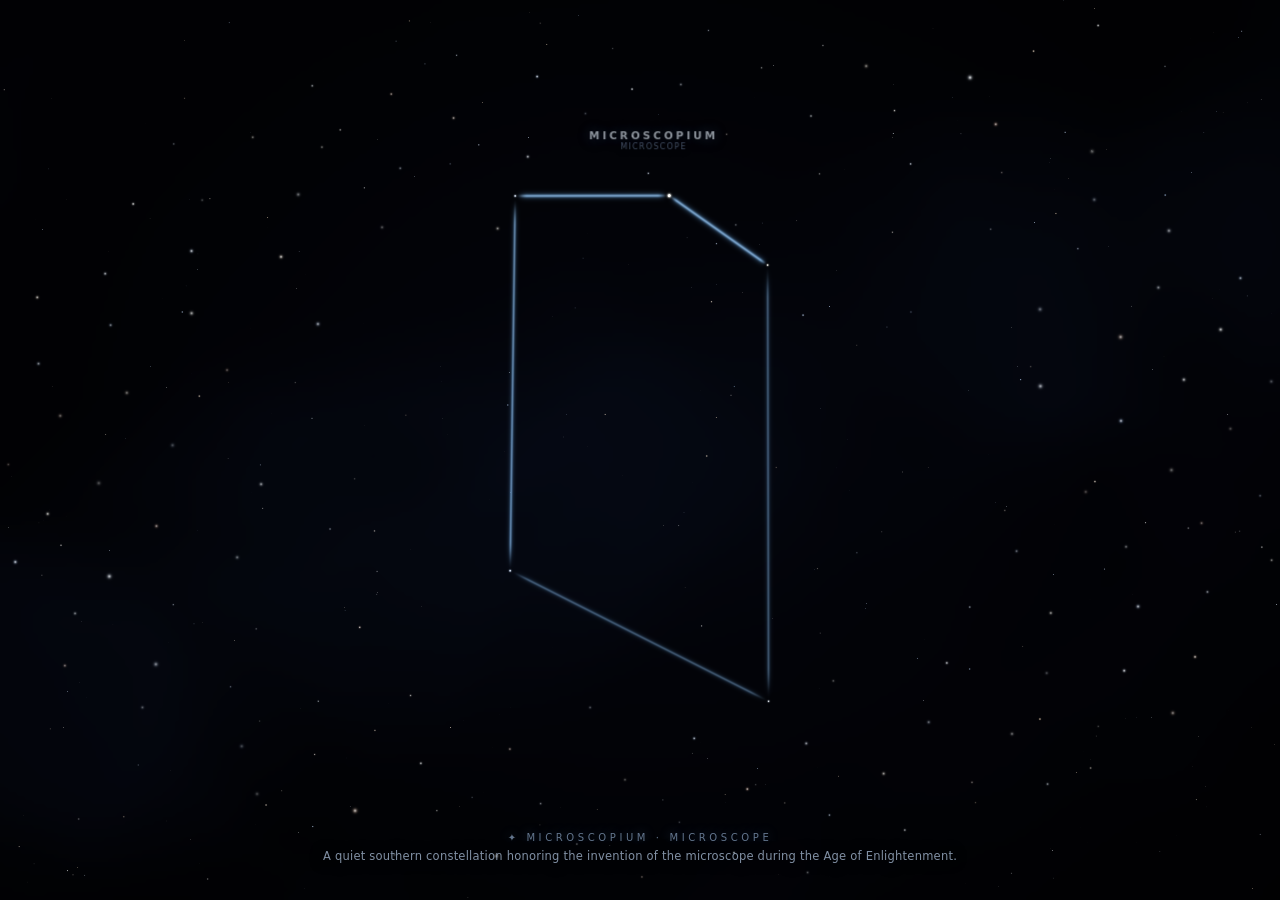
==== web/index.html @ ec0d5c57 "Release Astralis v1.0.0" ====
<!DOCTYPE html>
<html lang="en">
<head>
  <meta charset="UTF-8" />
  <meta name="viewport" content="width=device-width, initial-scale=1.0" />
  <title>Astralis — Lyric Constellation Visualizer</title>
  <link rel="stylesheet" href="style.css" />
</head>
<body>
  <canvas id="sky-canvas"></canvas>

  <!-- Astronomical hover reticle & star/planet/satellite tooltip -->
  <div id="hover-ring" class="hover-ring hidden" aria-hidden="true"></div>
  <div id="sky-tooltip" class="sky-tooltip hidden" aria-hidden="true">
    <div class="tip-head">
      <span id="tip-name" class="tip-name">Betelgeuse</span>
      <span id="tip-desig" class="tip-desig">α Ori</span>
    </div>
    <div id="tip-const" class="tip-const">ORION · THE HUNTER</div>
    <div id="tip-sub" class="tip-sub">M Red Supergiant · Mag +0.45</div>
    <div id="tip-fact" class="tip-fact hidden"></div>
  </div>

  <!-- Live Fly-To / Lock-On Tracking Pill (shown while tracking a planet, satellite, or nebula) -->
  <div id="tracking-pill" class="tracking-pill hidden">
    <span id="tracking-label" class="tracking-label">🛰 Tracking ISS (Zarya)</span>
    <button id="btn-tracking-release" class="tracking-release" title="Release Lock-On (or drag sky)">Release ×</button>
  </div>

  <!-- Pooled 3D Astronomical Constellation & Star Name Labels Layers -->
  <div id="sky-labels-layer" class="sky-labels-layer" aria-hidden="true"></div>
  <div id="star-labels-layer" class="star-labels-layer" aria-hidden="true"></div>

  <!-- Star-adjacent glowing floating word layer (tracks exact active star positions) -->
  <div id="star-lyric-layer" class="star-lyric-layer" aria-hidden="true"></div>

  <!-- Subtle drag-and-drop overlay for local audio / .lrc files -->
  <div id="drop-overlay" class="drop-overlay hidden">
    <div class="drop-card">
      <div class="drop-star">✦</div>
      <div class="drop-title">Drop Audio or Synced Lyrics</div>
      <div class="drop-sub">MP3 · WAV · FLAC · OGG · LRC</div>
    </div>
  </div>

  <!-- Auto-hiding minimal top HUD bar (draggable for borderless window) -->
  <header id="hud-top" class="hud-top">
    <div class="hud-left pywebview-drag-region">
      <span class="brand-star">✦</span>
      <span class="brand-name">ASTRALIS</span>
      <span class="divider"></span>
      <span id="source-badge" class="source-badge">VIEWING</span>
      <div class="track-meta">
        <span id="track-title" class="track-title">Live Celestial Observatory</span>
        <span id="track-artist" class="track-artist">88 IAU Constellations · Real-Time Sky</span>
      </div>
      <span id="hud-clock" class="hud-clock">LIVE</span>
      <span id="lyrics-pill" class="lyrics-pill">PATTERN</span>
    </div>

    <div class="hud-controls">
      <!-- Visual Mode Switcher: Morph vs Rotating Hemisphere Dome -->
      <div class="pill-group" title="Visual Mode (V)">
        <button class="hud-btn active" data-vismode="morph" title="Morph Mode: stars flow between constellations (V)">✦ Morph</button>
        <button class="hud-btn" data-vismode="hemisphere" title="Hemisphere Mode: 3D interactive celestial observatory of all 88 IAU constellations (V)">◐ Dome</button>
      </div>

      <!-- Window Mode Switcher -->
      <div class="pill-group" title="Window Mode">
        <button class="hud-btn active" data-winmode="borderless" title="Borderless Window (W)">Win</button>
        <button class="hud-btn" data-winmode="background" title="Always on Background Behind Apps (B)">Bg</button>
        <button class="hud-btn" data-winmode="wallpaper" title="Live Desktop Wallpaper Behind Icons (P)">Wall</button>
        <button class="hud-btn" data-winmode="fullscreen" title="Fullscreen (F)">Full</button>
      </div>

      <!-- Quick Menu & Utility Buttons -->
      <button id="btn-menu-constellations" class="hud-btn" title="All 88 IAU Constellations (M / A)">✦ 88 Sky</button>
      <button id="btn-menu-objects" class="hud-btn" title="Fly-To Live Sun, Moon, Planets, Satellites & Nebulae (G)">🪐 Live</button>
      <button id="btn-menu-settings" class="hud-btn" title="Settings Menu (S)">⚙ Settings</button>
      <button id="btn-view" class="hud-btn" title="Viewing Mode: explore real sky patterns without lyrics (D)">🔭 View</button>
      <button id="btn-open" class="hud-btn" title="Open Local Audio or .LRC File (O)">Open</button>

      <button id="btn-tray" class="hud-btn icon-btn" title="Minimize to System Tray">—</button>
      <button id="btn-close" class="hud-btn icon-btn danger" title="Quit Astralis">×</button>
    </div>
  </header>

  <!-- Auto-hiding celestial music controls bar (works for Browser/Spotify/LiMusic & Local audio!) -->
  <div id="local-bar" class="local-bar hidden">
    <button id="btn-prev" class="hud-btn compact media-btn" title="Previous Track">⏮</button>
    <button id="btn-playpause" class="hud-btn compact media-btn play-btn" title="Play / Pause (Space)">⏸</button>
    <button id="btn-next" class="hud-btn compact media-btn" title="Next Track">⏭</button>
    <span class="mini-div"></span>
    <span id="time-label" class="time-label">0:00</span>
    <input id="seek-slider" type="range" min="0" max="1000" value="0" title="Seek Track (← / →)" />
    <span id="dur-label" class="time-label">0:00</span>
    <span class="mini-div"></span>
    <button id="btn-bar-sync-minus" class="hud-btn compact" title="Delay Lyrics −0.25s ([)">−.25</button>
    <button id="btn-bar-sync-plus" class="hud-btn compact" title="Advance Lyrics +0.25s (])">+.25</button>
    <button id="btn-back-live" class="hud-btn compact hidden" title="Return to Auto-Detect System Music">Live Music</button>
    <span class="mini-div"></span>
    <button id="btn-player-min" class="hud-btn compact" title="Minimize Music Bar">▴</button>
  </div>
  <button id="btn-player-restore" class="player-restore-pill hidden" title="Show Music Controls">♪ Player ▾</button>

  <!-- Rich Visual Constellations, Live Sky Navigator & Settings Side Menu -->
  <aside id="main-menu" class="main-menu hidden">
    <div class="menu-header">
      <div class="menu-tabs">
        <button id="tab-constellations" class="menu-tab active">✦ 88 Sky</button>
        <button id="tab-objects" class="menu-tab">🪐 Live Sky</button>
        <button id="tab-settings" class="menu-tab">⚙ Settings</button>
      </div>
      <button id="btn-menu-close" class="hud-btn icon-btn" title="Close Menu (Esc)">×</button>
    </div>

    <!-- TAB 1: Constellations Visual Gallery -->
    <section id="panel-constellations" class="menu-panel">
      <div class="sandbox-row">
        <input id="word-sandbox" type="text" placeholder="Type a word/lyric or filter constellations…" />
        <button id="btn-sandbox-go" class="hud-btn active">Morph</button>
      </div>

      <div class="pin-bar">
        <label class="toggle-row compact-toggle">
          <input id="chk-lock-constellation" type="checkbox" />
          <span>Lock selected constellation (only switch stars to music)</span>
        </label>
      </div>

      <div id="atlas-grid" class="atlas-grid"></div>
    </section>

    <!-- TAB 2: Live Sky Objects & Instant Fly-To / Lock-On Tracking -->
    <section id="panel-objects" class="menu-panel hidden">
      <div class="sandbox-row">
        <input id="object-search" type="text" placeholder="Search Sun, Saturn, ISS, Orion Nebula, M31…" />
        <button id="btn-objects-reset" class="hud-btn" title="Reset Dome View">Reset</button>
      </div>
      <div id="live-objects-list" class="live-objects-list"></div>
    </section>

    <!-- TAB 3: Settings -->
    <section id="panel-settings" class="menu-panel hidden">
      <div class="settings-scroll">
        <div class="setting-block">
          <div class="setting-label-row">
            <span>Visual Mode (Shortcut: V)</span>
          </div>
          <div class="seg-group" id="seg-vis-mode">
            <button class="seg-btn active" data-vismode="morph">✦ Morph</button>
            <button class="seg-btn" data-vismode="hemisphere">◐ Hemisphere Dome</button>
          </div>
        </div>

        <div class="setting-block">
          <div class="setting-label-row">
            <span>Ambience Glow (Darkness)</span>
            <span id="val-ambience" class="setting-val">45%</span>
          </div>
          <input id="rng-ambience" type="range" min="0" max="120" value="45" />
        </div>

        <div class="setting-block">
          <div class="setting-label-row">
            <span>Individual Star Music Glow</span>
            <span id="val-starglow" class="setting-val">115%</span>
          </div>
          <input id="rng-starglow" type="range" min="0" max="180" value="115" />
        </div>

        <div class="setting-block">
          <div class="setting-label-row">
            <span>Transition Speed</span>
            <span id="val-speed" class="setting-val">1.0×</span>
          </div>
          <input id="rng-speed" type="range" min="50" max="250" value="100" />
        </div>

        <div class="setting-block">
          <div class="setting-label-row">
            <span>Lyric Font Size</span>
            <span id="val-fontsize" class="setting-val">100%</span>
          </div>
          <input id="rng-fontsize" type="range" min="60" max="180" value="100" />
        </div>

        <div class="setting-block">
          <div class="setting-label-row">
            <span>Lyric Font Style</span>
          </div>
          <div class="font-grid" id="font-grid"></div>
        </div>

        <div class="setting-block">
          <div class="setting-label-row">
            <span>Lyric Display Style</span>
          </div>
          <div class="seg-group" id="seg-lyric-mode">
            <button class="seg-btn active" data-lyricmode="star">Next to Star</button>
            <button class="seg-btn" data-lyricmode="both">Star + Line</button>
            <button class="seg-btn" data-lyricmode="bottom">Bottom Only</button>
            <button class="seg-btn" data-lyricmode="off">Hidden</button>
          </div>
        </div>

        <div class="setting-block">
          <div class="setting-label-row">
            <span>Constellation Switching</span>
          </div>
          <div class="seg-group" id="seg-switch-mode">
            <button class="seg-btn active" data-switchmode="phrase" title="Individual stars glow across each line, then transition to the next constellation">Phrase</button>
            <button class="seg-btn" data-switchmode="song" title="Rotate/switch constellation once per song while stars glow to every word">Per Song</button>
            <button class="seg-btn" data-switchmode="keyword" title="Also switch mid-line on poetic keywords">Keyword</button>
            <button class="seg-btn" data-switchmode="locked" title="Stay on your chosen constellation">Locked</button>
          </div>
        </div>

        <div class="setting-block">
          <div class="setting-label-row">
            <span>Sky Palette</span>
          </div>
          <div class="palette-grid" id="palette-grid"></div>
        </div>

        <div class="setting-block">
          <div class="setting-label-row">
            <span>Performance Profile (Background CPU/GPU)</span>
          </div>
          <div class="seg-group" id="seg-perf">
            <button class="seg-btn" data-perf="eco">Eco 30fps</button>
            <button class="seg-btn active" data-perf="adaptive">Adaptive</button>
            <button class="seg-btn" data-perf="ultra">Ultra 60fps</button>
          </div>
        </div>

        <div class="setting-block">
          <div class="setting-label-row">
            <span>Lyrics Source</span>
            <span class="setting-val">5 Providers</span>
          </div>
          <select id="sel-lyrics-provider" class="astro-select" title="Choose where Astralis fetches synced lyrics from">
            <option value="auto">✦ Auto (Best Match · Boidu + LRCLIB + KuGou)</option>
            <option value="hinglish">🇮🇳 Hinglish / Romanized (Apple hi-Latn + KuGou + LRCLIB)</option>
            <option value="boidu">♪ Boidu Better Lyrics (Apple Music Word/TTML)</option>
            <option value="lrclib">🌐 LRCLIB (Open Community Synced LRC)</option>
            <option value="kugou">🌏 KuGou (Bollywood, Asian & Global LRC)</option>
          </select>
        </div>

        <div class="setting-block">
          <div class="setting-label-row">
            <span>Fine Sync Trim (Auto-Detected Per App)</span>
            <span id="val-lead" class="setting-val">0.00s</span>
          </div>
          <input id="rng-lead" type="range" min="-2000" max="2000" step="50" value="0" />
        </div>

        <div class="setting-block">
          <div class="setting-label-row">
            <span>Lyrics Sync Offset (Saved Per Song)</span>
            <span id="offset-label" class="setting-val">0.00s</span>
          </div>
          <input id="rng-offset" type="range" min="-30000" max="30000" step="250" value="0" />
          <div class="offset-row">
            <button id="btn-offset-m1000" class="hud-btn" title="Delay lyrics by 1s">−1s</button>
            <button id="btn-offset-minus" class="hud-btn" title="Delay lyrics by 0.25s ([)">−0.25s</button>
            <button id="btn-offset-reset" class="hud-btn">0</button>
            <button id="btn-offset-plus" class="hud-btn" title="Advance lyrics by 0.25s (])">+0.25s</button>
            <button id="btn-offset-p1000" class="hud-btn" title="Advance lyrics by 1s">+1s</button>
          </div>
          <div id="offset-live-clock" class="offset-live-clock">Track 0:00.0 → Lyrics 0:00.0</div>
          <div class="tap-sync-box">
            <div class="tap-sync-hint">Instant Sync: click the lyric line you hear right now ↓</div>
            <div id="sync-lines-list" class="sync-lines-list"></div>
          </div>
        </div>

        <div class="setting-block">
          <label class="toggle-row">
            <input id="chk-deep-sky" type="checkbox" checked />
            <span>Show Nebulae, Galaxies & Star Clusters (M42, M31, M45…)</span>
          </label>
          <label class="toggle-row">
            <input id="chk-planets-sats" type="checkbox" checked />
            <span>Show Sun, Moon, Planets & Live Satellites</span>
          </label>
          <label class="toggle-row">
            <input id="chk-ecliptic" type="checkbox" checked />
            <span>Show Subtle Ecliptic Path (Planetary Plane)</span>
          </label>
          <label class="toggle-row">
            <input id="chk-audio-reactive" type="checkbox" checked />
            <span>System Audio Reactivity (WASAPI Loopback)</span>
          </label>
          <label class="toggle-row">
            <input id="chk-sky-labels" type="checkbox" checked />
            <span>Show Constellation Names on Sky</span>
          </label>
          <label class="toggle-row">
            <input id="chk-star-labels" type="checkbox" checked />
            <span>Show Bright Star Names on Sky</span>
          </label>
          <label class="toggle-row">
            <input id="chk-const-facts" type="checkbox" checked />
            <span>Show Constellation Fun Facts</span>
          </label>
          <label class="toggle-row">
            <input id="chk-show-tag" type="checkbox" checked />
            <span>Show Bottom Constellation Name Tag</span>
          </label>
        </div>

        <div class="settings-credit">
          <span class="credit-star">✦</span>
          <span class="credit-label">Astralis · <strong>Gabrieala Mandal</strong></span>
        </div>
      </div>
    </section>

    <div class="menu-footer">
      <span id="perf-readout">60 FPS · AUTO</span>
      <span>M=Menu · B=Bg · P=Wall · F=Full</span>
    </div>
  </aside>

  <!-- Bottom Ethereal Star-Atlas Tag, Optional Fun Fact & Line Subtitle -->
  <footer id="lyric-stage" class="lyric-stage">
    <div id="constellation-tag" class="constellation-tag">✦ ORION · THE HUNTER</div>
    <div id="constellation-fact" class="constellation-fact"></div>
    <div id="lyric-current" class="lyric-current hidden"></div>
    <div id="lyric-next" class="lyric-next hidden"></div>
  </footer>

  <!-- Hidden file input for opening local audio / .lrc -->
  <input id="file-input" type="file" multiple accept="audio/*,.lrc,.txt" style="display:none" />
  <audio id="local-audio" crossorigin="anonymous" style="display:none"></audio>

  <script type="module" src="js/app.js"></script>
</body>
</html>
---- web/style.css ----
/* Astralis — Deep Velvet Midnight Star-Atlas UI */
:root {
  --glass-bg: rgba(5, 8, 18, 0.78);
  --glass-border: rgba(150, 190, 255, 0.14);
  --text-main: rgba(240, 246, 255, 0.94);
  --text-dim: rgba(175, 196, 232, 0.58);
  --accent: #8ec5ff;
  --accent-bg: rgba(115, 180, 255, 0.20);
  --lyric-scale: 1;
  --lyric-font: "Segoe UI Variable Display", "Segoe UI", system-ui, -apple-system, sans-serif;
  --lyric-style: normal;
  --lyric-weight: 300;
  --lyric-tracking: 0.08em;
  --lyric-transform: none;
}

* {
  box-sizing: border-box;
  margin: 0;
  padding: 0;
  user-select: none;
  -webkit-user-select: none;
}

html, body {
  width: 100%;
  height: 100%;
  overflow: hidden;
  background: #010207;
  color: var(--text-main);
  font-family: "Segoe UI Variable", "Segoe UI", system-ui, -apple-system, sans-serif;
  -webkit-font-smoothing: antialiased;
}

#sky-canvas {
  position: fixed;
  inset: 0;
  width: 100%;
  height: 100%;
  display: block;
  cursor: default;
}

body.mode-hemisphere #sky-canvas {
  cursor: grab;
}

body.mode-hemisphere.is-dragging #sky-canvas {
  cursor: grabbing;
}

/* Astronomical Hover Reticle & Star / Planet / Satellite Tooltip */
.hover-ring {
  position: fixed;
  top: 0;
  left: 0;
  width: 24px;
  height: 24px;
  margin-left: -12px;
  margin-top: -12px;
  border-radius: 999px;
  border: 1px solid rgba(175, 220, 255, 0.72);
  box-shadow: 0 0 12px rgba(135, 195, 255, 0.45);
  pointer-events: none;
  z-index: 12;
  will-change: transform;
}

.sky-tooltip {
  position: fixed;
  top: 0;
  left: 0;
  padding: 8px 11px;
  border-radius: 10px;
  background: rgba(5, 9, 20, 0.90);
  border: 1px solid rgba(160, 205, 255, 0.24);
  box-shadow: 0 10px 30px rgba(0, 0, 0, 0.68);
  pointer-events: none;
  z-index: 15;
  min-width: 170px;
  max-width: 272px;
  will-change: transform;
}

.tip-head {
  display: flex;
  align-items: baseline;
  justify-content: space-between;
  gap: 8px;
}

.tip-name {
  font-size: 12.5px;
  font-weight: 600;
  color: #ffffff;
  letter-spacing: 0.02em;
}

.tip-desig {
  font-size: 10px;
  font-weight: 600;
  letter-spacing: 0.08em;
  color: #9dcaff;
  white-space: nowrap;
}

.tip-const {
  margin-top: 2px;
  font-size: 9.5px;
  letter-spacing: 0.14em;
  text-transform: uppercase;
  color: rgba(185, 212, 248, 0.68);
}

.tip-sub {
  margin-top: 3px;
  font-size: 10.5px;
  color: rgba(215, 228, 250, 0.78);
}

.tip-fact {
  margin-top: 6px;
  padding-top: 6px;
  border-top: 1px solid rgba(160, 205, 255, 0.14);
  font-size: 10.5px;
  line-height: 1.42;
  color: rgba(198, 222, 255, 0.86);
}

.hidden {
  display: none !important;
}

/* =========================================================================
   3D Sky-Atlas Constellation Name Labels (Pooled, Zero-Reflow Overlay)
   ========================================================================= */
.sky-labels-layer {
  position: fixed;
  inset: 0;
  pointer-events: none;
  overflow: hidden;
  z-index: 6;
}

.sky-const-label {
  position: absolute;
  top: 0;
  left: 0;
  display: flex;
  flex-direction: column;
  align-items: center;
  gap: 1px;
  white-space: nowrap;
  pointer-events: none;
  will-change: transform, opacity;
  opacity: 0;
}

.sky-const-name {
  font-size: 9px;
  font-weight: 500;
  letter-spacing: 0.24em;
  text-transform: uppercase;
  color: rgba(188, 216, 255, 0.88);
  text-shadow: 0 1px 10px rgba(1, 3, 10, 0.96), 0 0 8px rgba(105, 165, 255, 0.25);
}

.sky-const-label.is-focused .sky-const-name {
  font-size: 10.5px;
  font-weight: 600;
  letter-spacing: 0.28em;
  color: rgba(232, 244, 255, 0.96);
  text-shadow: 0 1px 14px rgba(1, 3, 10, 0.98), 0 0 14px rgba(135, 195, 255, 0.55);
}

.sky-const-sub {
  font-size: 8px;
  font-weight: 400;
  letter-spacing: 0.16em;
  text-transform: uppercase;
  color: rgba(168, 200, 245, 0.62);
  text-shadow: 0 1px 8px rgba(1, 3, 10, 0.96);
}

/* Toggleable Bright Proper Star Names on Sky */
.star-labels-layer {
  position: fixed;
  inset: 0;
  pointer-events: none;
  overflow: hidden;
  z-index: 7;
}

.sky-star-label {
  position: absolute;
  top: 0;
  left: 0;
  font-size: 8.5px;
  font-weight: 400;
  letter-spacing: 0.09em;
  color: rgba(145, 178, 224, 0.62);
  text-shadow: 0 1px 6px rgba(1, 3, 10, 0.95);
  white-space: nowrap;
  pointer-events: none;
  will-change: transform, opacity;
  opacity: 0;
}

.sky-star-label.is-focused {
  color: rgba(164, 196, 240, 0.74);
}

/* =========================================================================
   Star-Adjacent Floating Glowing Lyric Layer
   ========================================================================= */
.star-lyric-layer {
  position: fixed;
  inset: 0;
  pointer-events: none;
  overflow: hidden;
  z-index: 8;
}

.star-word-tag {
  position: absolute;
  top: 0;
  left: 0;
  display: inline-flex;
  align-items: center;
  gap: 8px;
  white-space: nowrap;
  will-change: transform, opacity;
  transition: opacity 0.03s linear;
  opacity: 0;
}

.star-word-tag.side-left {
  flex-direction: row-reverse;
}

.star-word-tick {
  width: 18px;
  height: 1px;
  background: linear-gradient(90deg, rgba(190, 224, 255, 0.85), rgba(190, 224, 255, 0.12));
  box-shadow: 0 0 8px rgba(155, 210, 255, 0.7);
  flex-shrink: 0;
}

.star-word-tag.side-left .star-word-tick {
  background: linear-gradient(270deg, rgba(190, 224, 255, 0.85), rgba(190, 224, 255, 0.12));
}

.star-word-text {
  font-family: var(--lyric-font);
  font-style: var(--lyric-style);
  font-size: calc(clamp(16px, 1.85vw, 24px) * var(--lyric-scale));
  font-weight: var(--lyric-weight);
  letter-spacing: var(--lyric-tracking);
  text-transform: var(--lyric-transform);
  color: #ffffff;
  text-shadow:
    0 0 12px rgba(215, 238, 255, 0.95),
    0 0 28px rgba(120, 185, 255, 0.72),
    0 2px 14px rgba(1, 3, 10, 0.95);
  transition: transform 0.14s ease-out, color 0.14s ease-out;
}

.star-word-tag.is-active {
  opacity: 1;
}

.star-word-tag.is-active .star-word-text {
  transform: scale(1.04);
}

.star-word-tag.is-echo {
  opacity: 0.30;
}

.star-word-tag.is-echo .star-word-text {
  font-size: calc(clamp(13px, 1.35vw, 17px) * var(--lyric-scale));
  color: rgba(195, 218, 250, 0.85);
  text-shadow: 0 0 10px rgba(110, 170, 255, 0.35), 0 1px 8px rgba(0, 0, 0, 0.9);
  transform: scale(0.95);
}

.star-word-tag.is-echo .star-word-tick {
  width: 10px;
  opacity: 0.45;
}

/* =========================================================================
   Auto-Hiding Minimal Top HUD
   ========================================================================= */
.hud-top {
  position: fixed;
  top: 12px;
  left: 16px;
  right: 16px;
  height: 42px;
  display: flex;
  align-items: center;
  justify-content: space-between;
  gap: 10px;
  padding: 0 12px;
  border-radius: 12px;
  background: var(--glass-bg);
  border: 1px solid var(--glass-border);
  backdrop-filter: blur(8px);
  -webkit-backdrop-filter: blur(8px);
  opacity: 1;
  transform: translateY(0);
  transition: opacity 0.35s ease, transform 0.35s ease;
  z-index: 20;
}

body.hud-idle .hud-top,
body.hud-idle .local-bar {
  opacity: 0;
  transform: translateY(-8px);
  pointer-events: none;
  backdrop-filter: none;
  -webkit-backdrop-filter: none;
}

.hud-left {
  display: flex;
  align-items: center;
  gap: 9px;
  min-width: 0;
  flex: 1;
  height: 100%;
  cursor: grab;
}

.hud-left:active {
  cursor: grabbing;
}

.brand-star {
  color: #bfe0ff;
  font-size: 14px;
  text-shadow: 0 0 10px rgba(155, 210, 255, 0.8);
}

.brand-name {
  font-size: 11px;
  font-weight: 600;
  letter-spacing: 0.24em;
  color: rgba(230, 240, 255, 0.92);
}

.divider {
  width: 1px;
  height: 16px;
  background: rgba(180, 210, 255, 0.16);
}

.source-badge {
  font-size: 10px;
  font-weight: 600;
  letter-spacing: 0.1em;
  text-transform: uppercase;
  padding: 2px 7px;
  border-radius: 999px;
  background: rgba(110, 175, 255, 0.14);
  border: 1px solid rgba(145, 200, 255, 0.24);
  color: #b8dcff;
  white-space: nowrap;
}

.track-meta {
  display: flex;
  align-items: baseline;
  gap: 7px;
  min-width: 0;
  overflow: hidden;
}

.track-title {
  font-size: 12.5px;
  font-weight: 500;
  color: var(--text-main);
  white-space: nowrap;
  overflow: hidden;
  text-overflow: ellipsis;
  max-width: 240px;
}

.track-artist {
  font-size: 11.5px;
  color: var(--text-dim);
  white-space: nowrap;
  overflow: hidden;
  text-overflow: ellipsis;
  max-width: 150px;
}

.hud-clock {
  font-size: 10.5px;
  color: rgba(190, 218, 255, 0.72);
  font-variant-numeric: tabular-nums;
  white-space: nowrap;
}

.lyrics-pill {
  font-size: 9.5px;
  letter-spacing: 0.08em;
  text-transform: uppercase;
  padding: 2px 6px;
  border-radius: 6px;
  background: rgba(80, 225, 190, 0.11);
  border: 1px solid rgba(90, 235, 200, 0.22);
  color: #8bf5da;
  white-space: nowrap;
}

.lyrics-pill.loading {
  background: rgba(255, 205, 110, 0.11);
  border-color: rgba(255, 205, 110, 0.26);
  color: #ffd88a;
}

.lyrics-pill.missing {
  background: rgba(255, 255, 255, 0.05);
  border-color: rgba(255, 255, 255, 0.12);
  color: rgba(200, 212, 235, 0.52);
}

.hud-controls {
  display: flex;
  align-items: center;
  gap: 6px;
  flex-shrink: 0;
}

.pill-group {
  display: flex;
  align-items: center;
  background: rgba(255, 255, 255, 0.035);
  border: 1px solid rgba(180, 210, 255, 0.11);
  border-radius: 8px;
  padding: 2px;
  gap: 2px;
}

.hud-btn {
  appearance: none;
  border: 1px solid transparent;
  background: transparent;
  color: rgba(215, 228, 250, 0.78);
  font-size: 11px;
  font-weight: 500;
  padding: 4px 8px;
  border-radius: 6px;
  cursor: pointer;
  transition: background 0.2s ease, color 0.2s ease, border-color 0.2s ease;
  white-space: nowrap;
}

.hud-btn:hover {
  background: rgba(150, 200, 255, 0.14);
  color: #ffffff;
}

.hud-btn.active {
  background: var(--accent-bg);
  border-color: rgba(155, 210, 255, 0.34);
  color: #ffffff;
}

.hud-btn.compact {
  padding: 3px 7px;
  font-size: 11px;
}

.hud-btn.icon-btn {
  width: 26px;
  height: 26px;
  padding: 0;
  display: inline-flex;
  align-items: center;
  justify-content: center;
  font-size: 14px;
}

.hud-btn.danger:hover {
  background: rgba(255, 95, 110, 0.28);
  color: #ffd5da;
}

/* Local / Demo mini playback bar */
.local-bar {
  position: fixed;
  top: 62px;
  left: 50%;
  transform: translateX(-50%);
  display: flex;
  align-items: center;
  gap: 6px;
  padding: 5px 12px;
  border-radius: 999px;
  background: var(--glass-bg);
  border: 1px solid var(--glass-border);
  backdrop-filter: blur(8px);
  -webkit-backdrop-filter: blur(8px);
  transition: opacity 0.35s ease, transform 0.35s ease;
  z-index: 19;
}

.media-btn {
  font-size: 13px !important;
  padding: 3px 7px !important;
}

.play-btn {
  background: rgba(125, 185, 255, 0.16);
  border-color: rgba(155, 210, 255, 0.28);
  color: #ffffff;
  min-width: 28px;
}

.mini-div {
  width: 1px;
  height: 14px;
  background: rgba(175, 208, 255, 0.16);
  margin: 0 2px;
}

.local-bar input[type="range"] {
  width: 170px;
  accent-color: #93c9ff;
  cursor: pointer;
  height: 3px;
}

.time-label {
  font-size: 11px;
  color: var(--text-dim);
  font-variant-numeric: tabular-nums;
  min-width: 32px;
}

/* =========================================================================
   Rich Visual Constellations & Settings Side Menu
   ========================================================================= */
.main-menu {
  position: fixed;
  top: 64px;
  right: 16px;
  width: 392px;
  max-height: calc(100vh - 88px);
  display: flex;
  flex-direction: column;
  border-radius: 16px;
  background: rgba(4, 7, 16, 0.90);
  border: 1px solid rgba(155, 195, 255, 0.18);
  box-shadow: 0 20px 48px rgba(0, 0, 0, 0.72);
  backdrop-filter: blur(10px);
  -webkit-backdrop-filter: blur(10px);
  z-index: 30;
  overflow: hidden;
}

.menu-header {
  display: flex;
  align-items: center;
  justify-content: space-between;
  padding: 10px 12px;
  border-bottom: 1px solid rgba(160, 200, 255, 0.12);
}

.menu-tabs {
  display: flex;
  gap: 4px;
}

.menu-tab {
  appearance: none;
  border: 1px solid transparent;
  background: transparent;
  color: var(--text-dim);
  font-size: 11.5px;
  font-weight: 600;
  letter-spacing: 0.08em;
  padding: 6px 12px;
  border-radius: 8px;
  cursor: pointer;
  transition: all 0.2s ease;
}

.menu-tab:hover {
  color: #ffffff;
  background: rgba(150, 200, 255, 0.1);
}

.menu-tab.active {
  color: #ffffff;
  background: rgba(120, 185, 255, 0.18);
  border-color: rgba(155, 210, 255, 0.32);
}

.menu-panel {
  display: flex;
  flex-direction: column;
  gap: 10px;
  padding: 12px;
  min-height: 0;
  flex: 1;
  overflow: hidden;
}

.sandbox-row {
  display: flex;
  gap: 6px;
}

.sandbox-row input {
  flex: 1;
  background: rgba(255, 255, 255, 0.05);
  border: 1px solid rgba(165, 200, 255, 0.18);
  border-radius: 8px;
  padding: 7px 10px;
  color: #f4f8ff;
  font-size: 12px;
  outline: none;
  user-select: text;
  -webkit-user-select: text;
}

.sandbox-row input:focus {
  border-color: rgba(145, 205, 255, 0.5);
}

.pin-bar {
  padding: 2px 2px;
}

/* Visual SVG Constellation Cards Grid */
.atlas-grid {
  display: grid;
  grid-template-columns: repeat(3, 1fr);
  gap: 8px;
  overflow-y: auto;
  padding-right: 4px;
  max-height: calc(100vh - 250px);
}

.atlas-grid::-webkit-scrollbar,
.settings-scroll::-webkit-scrollbar {
  width: 5px;
}

.atlas-grid::-webkit-scrollbar-thumb,
.settings-scroll::-webkit-scrollbar-thumb {
  background: rgba(155, 195, 255, 0.22);
  border-radius: 999px;
}

.atlas-card {
  display: flex;
  flex-direction: column;
  align-items: center;
  gap: 5px;
  padding: 8px 6px 7px;
  border-radius: 10px;
  background: rgba(255, 255, 255, 0.028);
  border: 1px solid rgba(160, 200, 255, 0.10);
  cursor: pointer;
  transition: transform 0.18s ease, background 0.2s ease, border-color 0.2s ease, box-shadow 0.2s ease;
}

.atlas-card:hover {
  background: rgba(115, 175, 255, 0.12);
  border-color: rgba(160, 215, 255, 0.36);
  transform: translateY(-1px);
}

.atlas-card.active {
  background: rgba(115, 180, 255, 0.18);
  border-color: rgba(175, 222, 255, 0.62);
  box-shadow: 0 0 18px rgba(110, 175, 255, 0.24);
}

.atlas-svg {
  width: 78px;
  height: 54px;
  overflow: visible;
}

.atlas-card-name {
  font-size: 10.5px;
  font-weight: 500;
  letter-spacing: 0.06em;
  text-transform: capitalize;
  color: rgba(226, 238, 255, 0.88);
}

.atlas-card-sub {
  font-size: 8.5px;
  letter-spacing: 0.1em;
  text-transform: uppercase;
  color: var(--text-dim);
  white-space: nowrap;
  overflow: hidden;
  text-overflow: ellipsis;
  max-width: 100%;
}

/* Settings Panel */
.settings-scroll {
  display: flex;
  flex-direction: column;
  gap: 14px;
  overflow-y: auto;
  padding-right: 4px;
  max-height: calc(100vh - 190px);
}

.setting-block {
  display: flex;
  flex-direction: column;
  gap: 7px;
}

.setting-label-row {
  display: flex;
  justify-content: space-between;
  align-items: center;
  font-size: 11.5px;
  color: rgba(225, 236, 255, 0.88);
}

.setting-val {
  font-size: 11px;
  color: #a6d1ff;
  font-variant-numeric: tabular-nums;
}

.setting-block input[type="range"] {
  width: 100%;
  accent-color: #8ec5ff;
  cursor: pointer;
  height: 4px;
}

.seg-group {
  display: flex;
  gap: 4px;
  background: rgba(255, 255, 255, 0.035);
  border: 1px solid rgba(160, 200, 255, 0.12);
  border-radius: 8px;
  padding: 3px;
}

.seg-btn {
  flex: 1;
  appearance: none;
  border: 1px solid transparent;
  background: transparent;
  color: var(--text-dim);
  font-size: 10.5px;
  font-weight: 500;
  padding: 5px 4px;
  border-radius: 6px;
  cursor: pointer;
  transition: all 0.18s ease;
  white-space: nowrap;
}

.seg-btn:hover {
  color: #ffffff;
  background: rgba(145, 195, 255, 0.1);
}

.seg-btn.active {
  color: #ffffff;
  background: rgba(120, 185, 255, 0.22);
  border-color: rgba(160, 212, 255, 0.36);
}

.palette-grid {
  display: grid;
  grid-template-columns: repeat(3, 1fr);
  gap: 5px;
}

.palette-chip {
  display: flex;
  align-items: center;
  gap: 6px;
  padding: 5px 7px;
  border-radius: 7px;
  background: rgba(255, 255, 255, 0.03);
  border: 1px solid rgba(160, 200, 255, 0.11);
  color: rgba(220, 232, 252, 0.82);
  font-size: 10px;
  cursor: pointer;
  transition: all 0.18s ease;
}

.palette-chip:hover {
  border-color: rgba(165, 210, 255, 0.36);
}

.palette-chip.active {
  background: rgba(120, 185, 255, 0.18);
  border-color: rgba(170, 218, 255, 0.55);
  color: #ffffff;
}

.palette-dot {
  width: 9px;
  height: 9px;
  border-radius: 999px;
  flex-shrink: 0;
}

.offset-row {
  display: flex;
  gap: 4px;
}

.offset-row .hud-btn {
  flex: 1;
  padding: 4px 4px;
  font-size: 10.5px;
  background: rgba(255, 255, 255, 0.04);
  border: 1px solid rgba(160, 200, 255, 0.12);
}

.offset-live-clock {
  font-size: 10px;
  color: var(--text-dim);
  font-variant-numeric: tabular-nums;
  text-align: center;
}

.tap-sync-box {
  margin-top: 4px;
  border: 1px solid rgba(160, 200, 255, 0.12);
  border-radius: 8px;
  background: rgba(255, 255, 255, 0.02);
  padding: 6px;
}

.tap-sync-hint {
  font-size: 10px;
  color: #9dcaff;
  margin-bottom: 5px;
}

.sync-lines-list {
  max-height: 132px;
  overflow-y: auto;
  display: flex;
  flex-direction: column;
  gap: 2px;
}

.sync-lines-list::-webkit-scrollbar {
  width: 4px;
}

.sync-lines-list::-webkit-scrollbar-thumb {
  background: rgba(155, 195, 255, 0.22);
  border-radius: 999px;
}

.sync-line-btn {
  display: flex;
  align-items: baseline;
  gap: 6px;
  width: 100%;
  text-align: left;
  appearance: none;
  border: 1px solid transparent;
  background: transparent;
  color: rgba(215, 228, 250, 0.72);
  font-size: 10.5px;
  padding: 4px 6px;
  border-radius: 5px;
  cursor: pointer;
}

.sync-line-btn:hover {
  background: rgba(125, 185, 255, 0.15);
  color: #ffffff;
}

.sync-line-btn.active {
  background: rgba(120, 185, 255, 0.22);
  border-color: rgba(160, 212, 255, 0.35);
  color: #ffffff;
}

.sync-line-ts {
  font-size: 9.5px;
  color: var(--text-dim);
  font-variant-numeric: tabular-nums;
  flex-shrink: 0;
}

.sync-line-txt {
  overflow: hidden;
  text-overflow: ellipsis;
  white-space: nowrap;
}

.toggle-row {
  display: flex;
  align-items: center;
  gap: 8px;
  font-size: 11.5px;
  color: rgba(215, 228, 250, 0.85);
  cursor: pointer;
}

.compact-toggle {
  font-size: 11px;
  color: var(--text-dim);
}

.toggle-row input[type="checkbox"] {
  accent-color: #8ec5ff;
  cursor: pointer;
}

.menu-footer {
  display: flex;
  justify-content: space-between;
  align-items: center;
  padding: 9px 12px;
  font-size: 10px;
  color: var(--text-dim);
  border-top: 1px solid rgba(160, 200, 255, 0.11);
  background: rgba(2, 4, 10, 0.5);
}

/* =========================================================================
   Bottom Ethereal Star-Atlas Tag & Optional Line Subtitle
   ========================================================================= */
.lyric-stage {
  position: fixed;
  left: 50%;
  bottom: 28px;
  transform: translateX(-50%);
  width: min(860px, 90vw);
  text-align: center;
  pointer-events: none;
  z-index: 10;
  transition: opacity 0.45s ease;
}

.constellation-tag {
  font-size: 10px;
  letter-spacing: 0.36em;
  text-transform: uppercase;
  color: rgba(182, 212, 252, 0.54);
  text-shadow: 0 0 12px rgba(120, 180, 255, 0.35);
  margin-bottom: 5px;
  transition: opacity 0.4s ease;
}

.constellation-fact {
  max-width: min(640px, 84vw);
  margin: 0 auto 8px;
  font-size: 11.5px;
  font-weight: 300;
  letter-spacing: 0.02em;
  line-height: 1.42;
  color: rgba(196, 218, 248, 0.66);
  text-shadow: 0 1px 14px rgba(1, 3, 10, 0.98);
  transition: opacity 0.35s ease;
}

.lyric-current {
  font-family: var(--lyric-font);
  font-style: var(--lyric-style);
  font-size: calc(clamp(18px, 2.2vw, 26px) * var(--lyric-scale));
  font-weight: var(--lyric-weight);
  letter-spacing: var(--lyric-tracking);
  text-transform: var(--lyric-transform);
  line-height: 1.38;
  min-height: 1.4em;
  color: rgba(215, 228, 250, 0.38);
  text-shadow: 0 2px 24px rgba(1, 3, 10, 0.95);
}

.lyric-word {
  display: inline-block;
  margin: 0 0.15em;
  transition: color 0.26s ease, text-shadow 0.26s ease, transform 0.28s ease;
}

.lyric-word.past {
  color: rgba(224, 236, 255, 0.68);
}

.lyric-word.active {
  color: #ffffff;
  transform: translateY(-2px) scale(1.035);
  text-shadow:
    0 0 14px rgba(205, 232, 255, 0.95),
    0 0 30px rgba(130, 195, 255, 0.62);
}

.lyric-next {
  margin-top: 6px;
  font-family: var(--lyric-font);
  font-style: var(--lyric-style);
  font-size: clamp(12px, 1.15vw, 14px);
  font-weight: var(--lyric-weight);
  letter-spacing: var(--lyric-tracking);
  text-transform: var(--lyric-transform);
  color: rgba(180, 200, 235, 0.30);
  min-height: 1.2em;
  text-shadow: 0 1px 14px rgba(1, 3, 10, 0.9);
}

/* Drop Overlay */
.drop-overlay {
  position: fixed;
  inset: 0;
  background: rgba(2, 4, 12, 0.78);
  backdrop-filter: blur(10px);
  display: flex;
  align-items: center;
  justify-content: center;
  z-index: 40;
}

.drop-card {
  padding: 36px 52px;
  border-radius: 20px;
  border: 1px dashed rgba(150, 205, 255, 0.45);
  background: rgba(8, 13, 28, 0.76);
  text-align: center;
}

.drop-star {
  font-size: 30px;
  color: #b8dcff;
  margin-bottom: 10px;
}

.drop-title {
  font-size: 18px;
  font-weight: 500;
  letter-spacing: 0.04em;
}

.drop-sub {
  margin-top: 6px;
  font-size: 11px;
  letter-spacing: 0.2em;
  color: var(--text-dim);
}

/* Live Fly-To / Lock-On Tracking Pill */
.tracking-pill {
  position: fixed;
  top: 64px;
  left: 50%;
  transform: translateX(-50%);
  z-index: 18;
  display: flex;
  align-items: center;
  gap: 10px;
  padding: 6px 12px 6px 14px;
  border-radius: 999px;
  background: rgba(6, 11, 24, 0.78);
  border: 1px solid rgba(155, 208, 255, 0.34);
  box-shadow: 0 6px 26px rgba(0, 0, 0, 0.55), 0 0 18px rgba(105, 175, 255, 0.16);
  font-size: 11.5px;
  color: #eef6ff;
  pointer-events: auto;
  transition: opacity 0.25s ease, transform 0.25s ease;
}

.tracking-label {
  letter-spacing: 0.04em;
  white-space: nowrap;
}

.tracking-release {
  appearance: none;
  border: 1px solid rgba(175, 215, 255, 0.28);
  background: rgba(120, 180, 255, 0.14);
  color: #cfe6ff;
  font-size: 10px;
  padding: 2px 8px;
  border-radius: 999px;
  cursor: pointer;
  transition: all 0.16s ease;
}

.tracking-release:hover {
  background: rgba(255, 110, 125, 0.25);
  border-color: rgba(255, 145, 160, 0.5);
  color: #ffffff;
}

/* Tiny Minimized Music Player Restore Pill (auto-hides cleanly with HUD!) */
.player-restore-pill {
  position: fixed;
  top: 62px;
  left: 50%;
  transform: translateX(-50%);
  z-index: 19;
  appearance: none;
  padding: 4px 12px;
  border-radius: 999px;
  background: var(--glass-bg);
  border: 1px solid var(--glass-border);
  color: rgba(215, 232, 255, 0.82);
  font-size: 10.5px;
  letter-spacing: 0.06em;
  cursor: pointer;
  transition: opacity 0.35s ease, transform 0.25s ease, background 0.18s ease, color 0.18s ease;
}

.player-restore-pill:hover {
  background: rgba(120, 185, 255, 0.20);
  border-color: rgba(165, 215, 255, 0.44);
  color: #ffffff;
}

body.hud-idle .player-restore-pill {
  opacity: 0;
  pointer-events: none;
}

/* Live Sky Objects Fly-To Navigator */
.live-objects-list {
  display: flex;
  flex-direction: column;
  gap: 12px;
  overflow-y: auto;
  padding-right: 4px;
  max-height: calc(100vh - 235px);
}

.live-objects-list::-webkit-scrollbar {
  width: 5px;
}

.live-objects-list::-webkit-scrollbar-thumb {
  background: rgba(150, 195, 255, 0.22);
  border-radius: 999px;
}

.sky-obj-group-title {
  font-size: 10px;
  font-weight: 600;
  letter-spacing: 0.14em;
  text-transform: uppercase;
  color: #9dc8ff;
  margin-bottom: 6px;
  padding-left: 2px;
}

.sky-obj-grid {
  display: flex;
  flex-direction: column;
  gap: 5px;
}

.sky-obj-item {
  display: flex;
  align-items: center;
  justify-content: space-between;
  gap: 8px;
  width: 100%;
  text-align: left;
  padding: 7px 9px;
  border-radius: 8px;
  border: 1px solid rgba(160, 200, 255, 0.12);
  background: rgba(255, 255, 255, 0.03);
  color: rgba(232, 242, 255, 0.92);
  cursor: pointer;
  transition: all 0.16s ease;
}

.sky-obj-item:hover {
  background: rgba(120, 180, 255, 0.14);
  border-color: rgba(170, 215, 255, 0.38);
  transform: translateY(-1px);
}

.sky-obj-item.active {
  background: rgba(120, 185, 255, 0.22);
  border-color: rgba(175, 224, 255, 0.62);
  box-shadow: 0 0 14px rgba(105, 175, 255, 0.22);
}

.sky-obj-main {
  display: flex;
  flex-direction: column;
  gap: 2px;
  min-width: 0;
}

.sky-obj-name {
  font-size: 11.5px;
  font-weight: 500;
  color: #f2f7ff;
  white-space: nowrap;
  overflow: hidden;
  text-overflow: ellipsis;
}

.sky-obj-sub {
  font-size: 9.5px;
  color: var(--text-dim);
  white-space: nowrap;
  overflow: hidden;
  text-overflow: ellipsis;
}

.sky-obj-badge {
  flex-shrink: 0;
  font-size: 9px;
  font-weight: 600;
  letter-spacing: 0.08em;
  padding: 2px 6px;
  border-radius: 999px;
  background: rgba(120, 185, 255, 0.14);
  border: 1px solid rgba(155, 210, 255, 0.28);
  color: #b7dcff;
}

.sky-obj-badge.live {
  background: rgba(95, 220, 170, 0.14);
  border-color: rgba(120, 235, 185, 0.36);
  color: #a9f5d2;
}

/* Lyric Font Picker Grid */
.font-grid {
  display: grid;
  grid-template-columns: repeat(2, 1fr);
  gap: 5px;
}

.font-chip {
  display: flex;
  flex-direction: column;
  align-items: flex-start;
  gap: 1px;
  padding: 6px 8px;
  border-radius: 7px;
  background: rgba(255, 255, 255, 0.03);
  border: 1px solid rgba(160, 200, 255, 0.11);
  color: rgba(226, 236, 252, 0.86);
  cursor: pointer;
  transition: all 0.16s ease;
  text-align: left;
}

.font-chip:hover {
  border-color: rgba(165, 210, 255, 0.36);
  background: rgba(120, 180, 255, 0.10);
}

.font-chip.active {
  background: rgba(120, 185, 255, 0.20);
  border-color: rgba(175, 220, 255, 0.58);
  color: #ffffff;
}

.font-chip-sample {
  font-size: 13px;
  line-height: 1.25;
  color: #f4f8ff;
}

.font-chip-label {
  font-family: "Segoe UI Variable", "Segoe UI", system-ui, sans-serif;
  font-style: normal;
  font-size: 9px;
  letter-spacing: 0.08em;
  text-transform: uppercase;
  color: var(--text-dim);
}

.settings-credit {
  margin-top: 12px;
  padding: 9px 12px;
  border-radius: 9px;
  background: linear-gradient(135deg, rgba(120, 175, 255, 0.08), rgba(185, 145, 255, 0.06));
  border: 1px solid rgba(170, 210, 255, 0.16);
  display: flex;
  align-items: center;
  justify-content: center;
  gap: 7px;
  font-size: 11px;
  letter-spacing: 0.08em;
  color: rgba(215, 232, 255, 0.78);
}

.settings-credit .credit-star {
  color: #a8d4ff;
  text-shadow: 0 0 8px rgba(150, 205, 255, 0.75);
}

.settings-credit strong {
  color: #f4f9ff;
  font-weight: 500;
  letter-spacing: 0.06em;
}

.astro-select {
  width: 100%;
  padding: 8px 11px;
  border-radius: 8px;
  background: rgba(14, 22, 46, 0.86);
  border: 1px solid rgba(165, 210, 255, 0.24);
  color: #eef5ff;
  font-family: inherit;
  font-size: 11.5px;
  letter-spacing: 0.02em;
  outline: none;
  cursor: pointer;
  transition: border-color 0.16s ease, background 0.16s ease;
}

.astro-select:hover,
.astro-select:focus {
  border-color: rgba(180, 222, 255, 0.58);
  background: rgba(20, 32, 64, 0.94);
}

.astro-select option {
  background: #0b1228;
  color: #eef5ff;
}
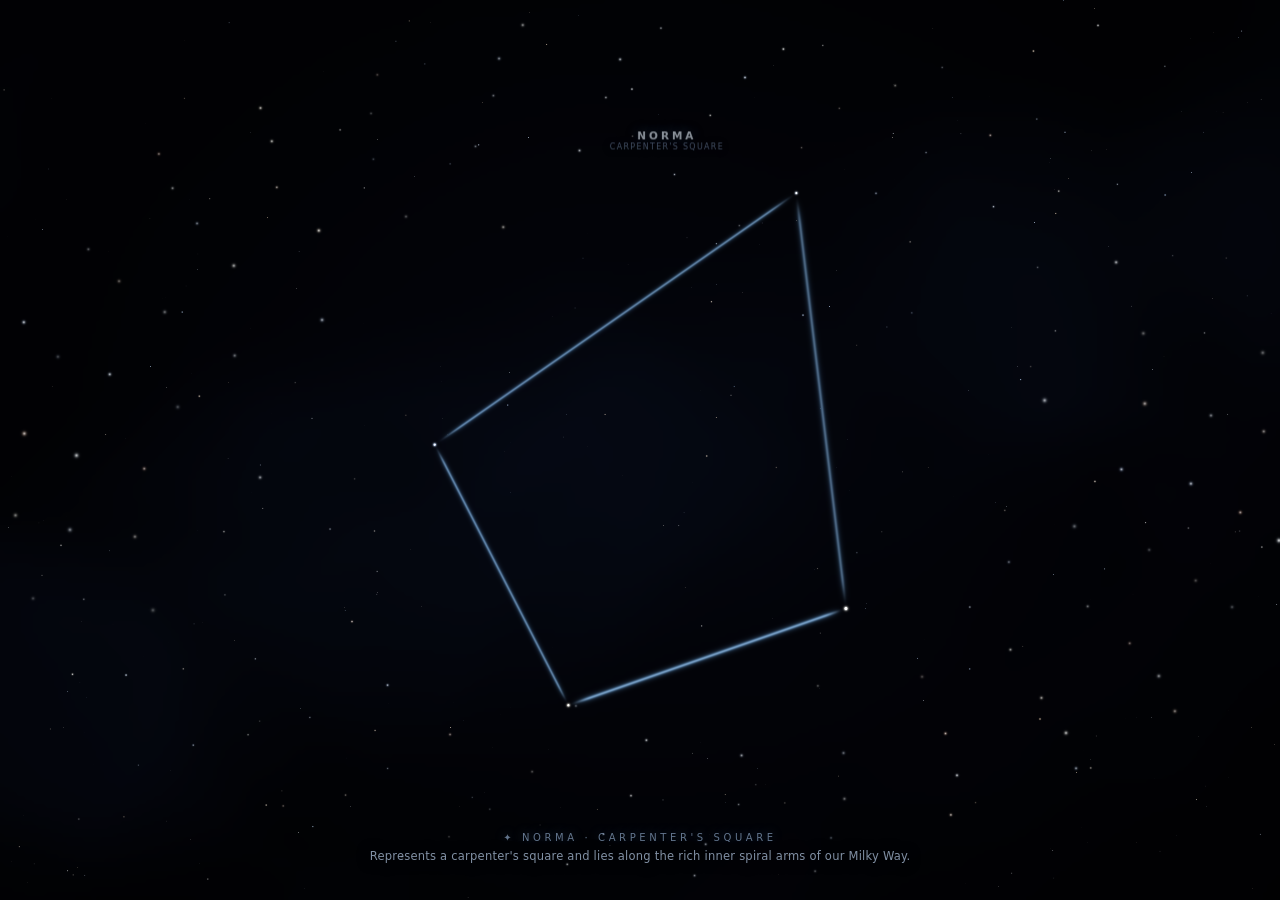
==== commit cbaee96d: "Add Astralis website and live browser preview" ====
--- a/web/index.html
+++ b/web/index.html
@@ -66,7 +66,7 @@
       </div>
 
       <!-- Window Mode Switcher -->
-      <div class="pill-group" title="Window Mode">
+      <div class="pill-group win-mode-group" title="Window Mode">
         <button class="hud-btn active" data-winmode="borderless" title="Borderless Window (W)">Win</button>
         <button class="hud-btn" data-winmode="background" title="Always on Background Behind Apps (B)">Bg</button>
         <button class="hud-btn" data-winmode="wallpaper" title="Live Desktop Wallpaper Behind Icons (P)">Wall</button>
@@ -79,6 +79,7 @@
       <button id="btn-menu-settings" class="hud-btn" title="Settings Menu (S)">⚙ Settings</button>
       <button id="btn-view" class="hud-btn" title="Viewing Mode: explore real sky patterns without lyrics (D)">🔭 View</button>
       <button id="btn-open" class="hud-btn" title="Open Local Audio or .LRC File (O)">Open</button>
+      <a id="btn-web-home" class="hud-btn web-only-btn" href="../index.html" title="Back to Astralis Homepage">← Home</a>
 
       <button id="btn-tray" class="hud-btn icon-btn" title="Minimize to System Tray">—</button>
       <button id="btn-close" class="hud-btn icon-btn danger" title="Quit Astralis">×</button>
--- a/web/style.css
+++ b/web/style.css
@@ -1335,3 +1335,19 @@
   background: #0b1228;
   color: #eef5ff;
 }
+
+.web-only-btn {
+  display: none;
+  text-decoration: none;
+}
+
+body.web-preview .web-only-btn {
+  display: inline-flex;
+  align-items: center;
+}
+
+body.web-preview .win-mode-group,
+body.web-preview #btn-tray,
+body.web-preview #btn-close {
+  display: none;
+}
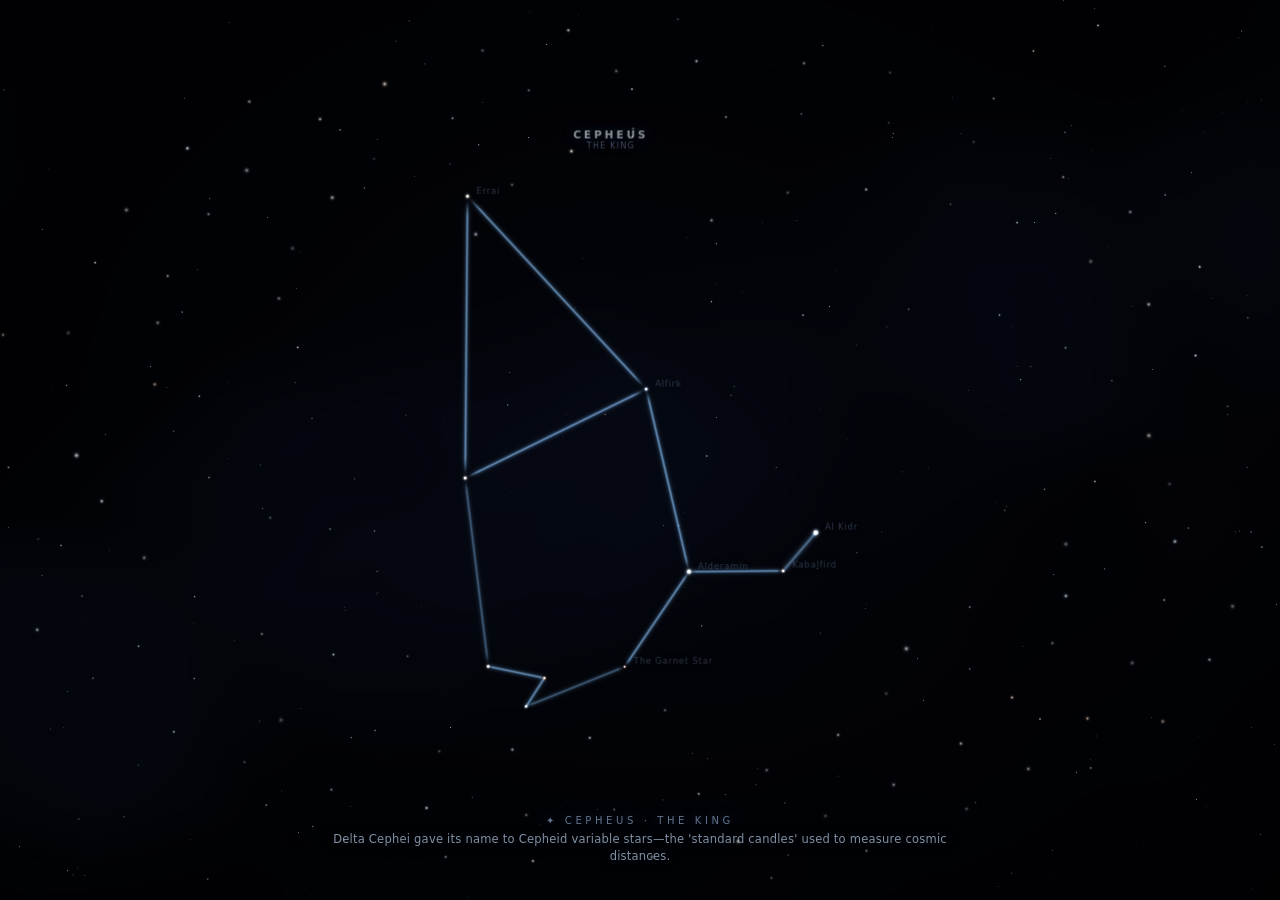
==== commit 5b465eb3: "Add interactive desktop wallpaper mode and Astralis app icon (v1.1.0)" ====
--- a/web/index.html
+++ b/web/index.html
@@ -4,6 +4,7 @@
   <meta charset="UTF-8" />
   <meta name="viewport" content="width=device-width, initial-scale=1.0" />
   <title>Astralis — Lyric Constellation Visualizer</title>
+  <link rel="icon" type="image/png" href="favicon.png" />
   <link rel="stylesheet" href="style.css" />
 </head>
 <body>
--- a/web/style.css
+++ b/web/style.css
@@ -1351,3 +1351,19 @@
 body.web-preview #btn-close {
   display: none;
 }
+
+.hud-left {
+  min-width: 0;
+  overflow: hidden;
+}
+
+.hud-controls {
+  flex-shrink: 0;
+}
+
+@media (max-width: 1020px) {
+  .hud-left .lyrics-pill,
+  .hud-left .hud-clock {
+    display: none;
+  }
+}
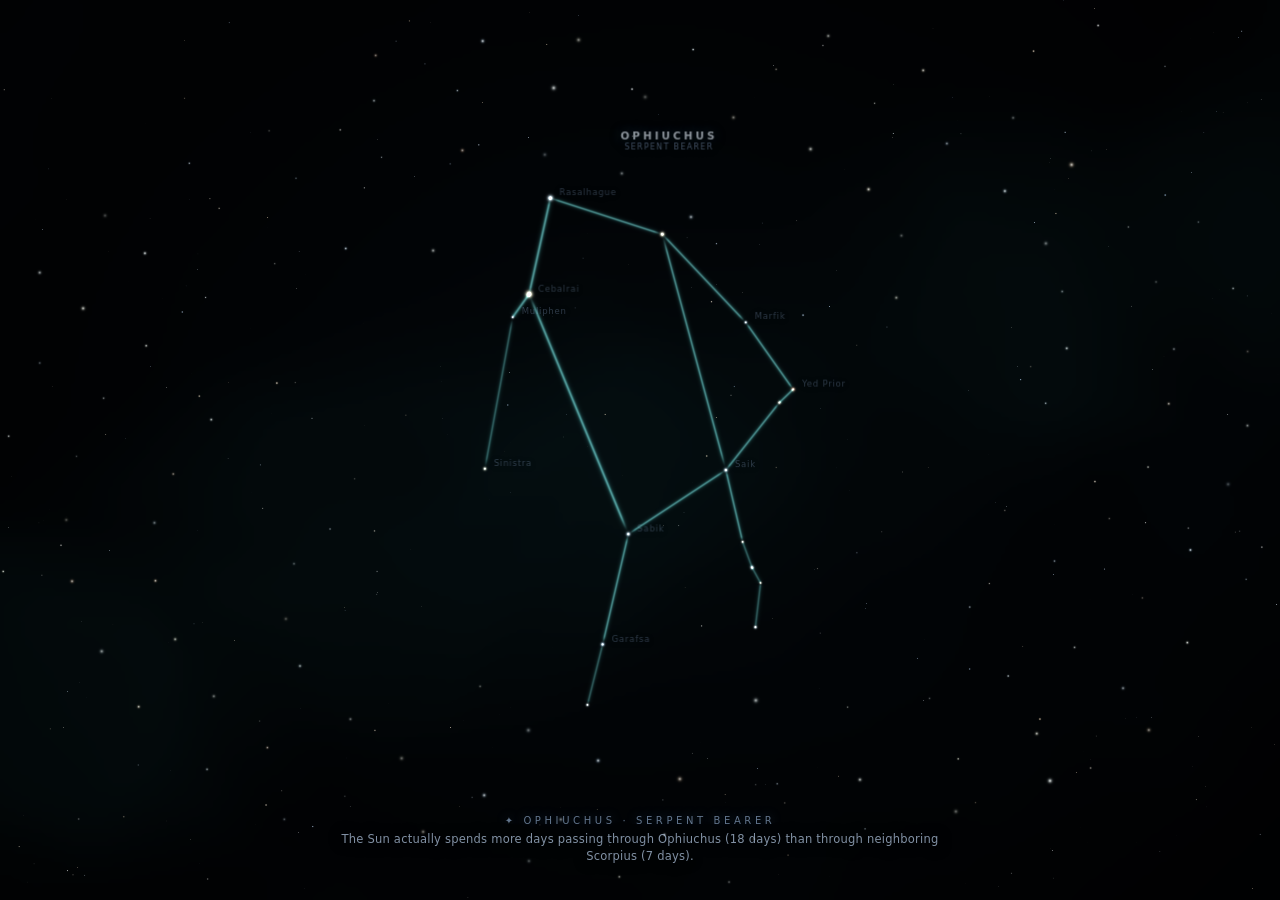
==== commit 71a52a32: "Add AGC audio lock, reactive dome dynamics, and 7-provider synced lyrics (v1.2.0)" ====
--- a/web/index.html
+++ b/web/index.html
@@ -239,13 +239,17 @@
         <div class="setting-block">
           <div class="setting-label-row">
             <span>Lyrics Source</span>
-            <span class="setting-val">5 Providers</span>
+            <span class="setting-val">7 Providers</span>
           </div>
           <select id="sel-lyrics-provider" class="astro-select" title="Choose where Astralis fetches synced lyrics from">
-            <option value="auto">✦ Auto (Best Match · Boidu + LRCLIB + KuGou)</option>
-            <option value="hinglish">🇮🇳 Hinglish / Romanized (Apple hi-Latn + KuGou + LRCLIB)</option>
-            <option value="boidu">♪ Boidu Better Lyrics (Apple Music Word/TTML)</option>
+            <option value="auto">✦ Auto (Best Sync · Unison › Boidu › LyricsPlus › LRCLIB…)</option>
+            <option value="hinglish">🇮🇳 Hinglish / Romanized (Unison + Boidu + LyricsPlus + KuGou)</option>
+            <option value="unison">★ Unison (Community Rich Word Sync)</option>
+            <option value="boidu">♪ Boidu Better Lyrics (Apple Music TTML)</option>
+            <option value="lyricsplus">◈ LyricsPlus (Apple / Spotify / Musixmatch / YouTube)</option>
             <option value="lrclib">🌐 LRCLIB (Open Community Synced LRC)</option>
+            <option value="netease">☁ NetEase Cloud Music (Synced LRC)</option>
+            <option value="qqmusic">♫ QQ Music (Synced LRC)</option>
             <option value="kugou">🌏 KuGou (Bollywood, Asian & Global LRC)</option>
           </select>
         </div>
